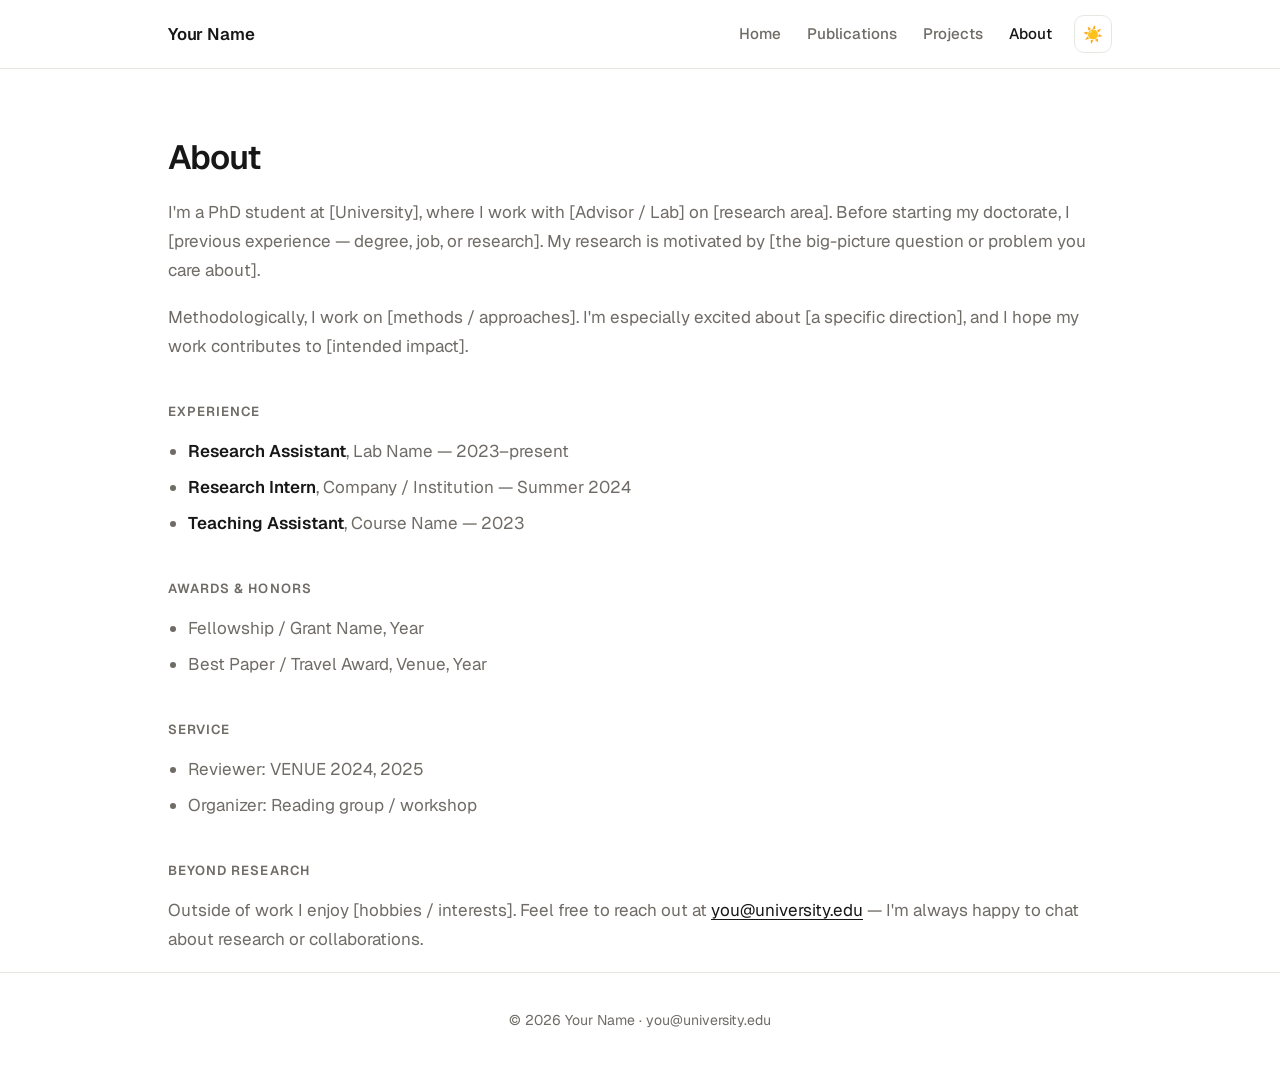
==== about.html @ c01ee90d "Raise content max-width to 1000px" ====
<!DOCTYPE html>
<html lang="en">
<head>
  <meta charset="UTF-8" />
  <meta name="viewport" content="width=device-width, initial-scale=1.0" />
  <title>About — Your Name</title>
  <meta name="description" content="About Your Name." />
  <link rel="preconnect" href="https://fonts.googleapis.com" />
  <link rel="preconnect" href="https://fonts.gstatic.com" crossorigin />
  <link href="https://fonts.googleapis.com/css2?family=Geist:wght@400;500;600;700&display=swap" rel="stylesheet" />
  <link rel="stylesheet" href="css/style.css?v=5" />
  <script src="js/main.js"></script>
</head>
<body data-page="about">
  <header class="site-header">
    <nav class="nav container">
      <a class="nav-brand" href="index.html">Your Name</a>
      <ul class="nav-links">
        <li><a href="index.html" data-nav="home">Home</a></li>
        <li><a href="publications.html" data-nav="publications">Publications</a></li>
        <li><a href="projects.html" data-nav="projects">Projects</a></li>
        <li><a href="about.html" data-nav="about">About</a></li>
        <li>
          <button class="theme-toggle" aria-label="Toggle dark mode" title="Toggle theme">
            <span class="icon-sun">☀️</span><span class="icon-moon">🌙</span>
          </button>
        </li>
      </ul>
    </nav>
  </header>

  <main class="container">
    <h1 class="page-title">About</h1>
    <div class="prose">
      <p>
        I'm a PhD student at [University], where I work with [Advisor / Lab] on
        [research area]. Before starting my doctorate, I [previous experience —
        degree, job, or research]. My research is motivated by [the big-picture
        question or problem you care about].
      </p>
      <p>
        Methodologically, I work on [methods / approaches]. I'm especially
        excited about [a specific direction], and I hope my work contributes to
        [intended impact].
      </p>

      <h2>Experience</h2>
      <ul>
        <li><strong>Research Assistant</strong>, Lab Name — 2023–present</li>
        <li><strong>Research Intern</strong>, Company / Institution — Summer 2024</li>
        <li><strong>Teaching Assistant</strong>, Course Name — 2023</li>
      </ul>

      <h2>Awards &amp; Honors</h2>
      <ul>
        <li>Fellowship / Grant Name, Year</li>
        <li>Best Paper / Travel Award, Venue, Year</li>
      </ul>

      <h2>Service</h2>
      <ul>
        <li>Reviewer: VENUE 2024, 2025</li>
        <li>Organizer: Reading group / workshop</li>
      </ul>

      <h2>Beyond research</h2>
      <p>
        Outside of work I enjoy [hobbies / interests]. Feel free to reach out at
        <a href="mailto:you@university.edu">you@university.edu</a> — I'm always
        happy to chat about research or collaborations.
      </p>
    </div>
  </main>

  <footer class="site-footer">
    <div class="container">
      © <span id="year">2026</span> Your Name ·
      <a href="mailto:you@university.edu">you@university.edu</a>
    </div>
  </footer>
  <script>document.getElementById("year").textContent = new Date().getFullYear();</script>
</body>
</html>
---- css/style.css ----
/* ===== Theme tokens (warm monochrome — no blue) ===== */
:root {
  --bg: #ffffff;
  --bg-soft: #f6f5f3;
  --surface: #ffffff;
  --border: #e8e6e1;
  --text: #171717;
  --text-soft: #6f6b66;
  --accent: #171717;
  --accent-soft: #f0eeea;
  --shadow: 0 1px 2px rgba(0, 0, 0, 0.04);
}

[data-theme="dark"] {
  --bg: #0f0f0f;
  --bg-soft: #1a1a18;
  --surface: #161614;
  --border: #2a2826;
  --text: #ededed;
  --text-soft: #9b968f;
  --accent: #ededed;
  --accent-soft: #242220;
  --shadow: 0 1px 2px rgba(0, 0, 0, 0.4);
}

/* ===== Base ===== */
* { box-sizing: border-box; margin: 0; padding: 0; }

html { scroll-behavior: smooth; }

body {
  font-family: "Geist", -apple-system, BlinkMacSystemFont, "Segoe UI", Roboto, Helvetica, Arial, sans-serif;
  background: var(--bg);
  color: var(--text);
  line-height: 1.7;
  font-size: 1.0625rem;
  -webkit-font-smoothing: antialiased;
  transition: background 0.25s ease, color 0.25s ease;
}

a {
  color: var(--text);
  text-decoration: none;
  text-underline-offset: 3px;
  transition: opacity 0.15s ease, color 0.15s ease;
}
a:hover { text-decoration: underline; opacity: 0.7; }

.container { max-width: 1000px; margin: 0 auto; padding: 0 28px; }

/* ===== Header / nav ===== */
.site-header {
  position: sticky;
  top: 0;
  z-index: 10;
  background: color-mix(in srgb, var(--bg) 86%, transparent);
  backdrop-filter: saturate(180%) blur(10px);
  border-bottom: 1px solid var(--border);
}

.nav {
  display: flex;
  align-items: center;
  justify-content: space-between;
  height: 68px;
}

.nav-brand {
  font-weight: 600;
  font-size: 1.05rem;
  letter-spacing: -0.01em;
  color: var(--text);
}
.nav-brand:hover { text-decoration: none; opacity: 0.7; }

.nav-links {
  display: flex;
  align-items: center;
  gap: 2px;
  list-style: none;
}

.nav-links a {
  display: inline-block;
  padding: 8px 12px;
  border-radius: 8px;
  color: var(--text-soft);
  font-size: 0.95rem;
  font-weight: 500;
}
.nav-links a:hover { background: var(--bg-soft); text-decoration: none; opacity: 1; color: var(--text); }
.nav-links a.active { color: var(--text); }

/* ===== Theme toggle ===== */
.theme-toggle {
  display: inline-flex;
  align-items: center;
  justify-content: center;
  width: 38px;
  height: 38px;
  margin-left: 8px;
  border: 1px solid var(--border);
  border-radius: 10px;
  background: var(--surface);
  color: var(--text);
  cursor: pointer;
  font-size: 1rem;
  transition: background 0.2s ease, border-color 0.2s ease;
}
.theme-toggle:hover { background: var(--bg-soft); }
.theme-toggle .icon-moon { display: none; }
[data-theme="dark"] .theme-toggle .icon-sun { display: none; }
[data-theme="dark"] .theme-toggle .icon-moon { display: inline; }

/* ===== Sections ===== */
main { padding: 500px 0 160px; }
/* Home keeps the 500px above; inner pages use 60px */
body:not([data-page="home"]) main { padding-top: 60px; }

.page-title {
  font-size: 2.1rem;
  font-weight: 600;
  margin-bottom: 12px;
  letter-spacing: -0.03em;
}
.page-intro { color: var(--text-soft); margin-bottom: 56px; max-width: 600px; }

.section { margin-bottom: 64px; }
.section-title {
  font-size: 0.82rem;
  font-weight: 600;
  text-transform: uppercase;
  letter-spacing: 0.08em;
  color: var(--text-soft);
  margin-bottom: 24px;
}

/* ===== Hero / home ===== */
.hero {
  display: flex;
  gap: 40px;
  align-items: center;
  padding-top: 120px;
  margin-bottom: 80px;
}
.hero-photo {
  flex: 0 0 auto;
  width: 156px;
  height: 156px;
  border-radius: 50%;
  object-fit: cover;
  background: var(--bg-soft);
}
.hero-body h1 {
  font-size: 2.4rem;
  font-weight: 600;
  letter-spacing: -0.035em;
  margin-bottom: 6px;
}
.hero-role { color: var(--text-soft); font-weight: 500; margin-bottom: 18px; }
.hero-bio { color: var(--text-soft); }
.hero-links { margin-top: 22px; display: flex; flex-wrap: wrap; gap: 10px; }
.hero-links a {
  font-size: 0.9rem;
  padding: 7px 15px;
  border: 1px solid var(--border);
  border-radius: 999px;
  color: var(--text-soft);
}
.hero-links a:hover { color: var(--text); border-color: var(--text-soft); text-decoration: none; opacity: 1; }

/* ===== Education ===== */
.timeline { display: flex; flex-direction: column; gap: 26px; }
.timeline-item {
  display: grid;
  grid-template-columns: 130px 1fr;
  gap: 20px;
}
.timeline-date { color: var(--text-soft); font-size: 0.9rem; padding-top: 3px; }
.timeline-content h3 { font-size: 1.05rem; font-weight: 600; }
.timeline-content .place { color: var(--text-soft); font-size: 0.95rem; }
.timeline-content p { color: var(--text-soft); font-size: 0.95rem; margin-top: 4px; }

/* ===== Interests ===== */
.tags { display: flex; flex-wrap: wrap; gap: 10px; }
.tag {
  padding: 7px 15px;
  background: var(--bg-soft);
  border: 1px solid var(--border);
  border-radius: 999px;
  font-size: 0.9rem;
  color: var(--text-soft);
}

/* ===== Cards (projects) ===== */
.cards { display: grid; grid-template-columns: repeat(auto-fill, minmax(240px, 1fr)); gap: 18px; }
.card {
  background: var(--surface);
  border: 1px solid var(--border);
  border-radius: 16px;
  padding: 24px;
  transition: border-color 0.2s ease, background 0.2s ease;
}
.card:hover { border-color: var(--text-soft); background: var(--bg-soft); }
.card h3 { font-size: 1.1rem; font-weight: 600; margin-bottom: 8px; }
.card p { color: var(--text-soft); font-size: 0.95rem; margin-bottom: 16px; }
.card-tags { display: flex; flex-wrap: wrap; gap: 6px; margin-bottom: 16px; }
.card-tags span {
  font-size: 0.78rem;
  padding: 3px 10px;
  background: var(--accent-soft);
  color: var(--text-soft);
  border-radius: 6px;
}
.card-links { display: flex; gap: 16px; font-size: 0.9rem; }
.card-links a { color: var(--text-soft); }
.card-links a:hover { color: var(--text); }

/* ===== Publications ===== */
.pub-list { display: flex; flex-direction: column; gap: 28px; }
.pub {
  padding-left: 18px;
  border-left: 2px solid var(--border);
}
.pub-year-group { margin-bottom: 48px; }
.pub-year-group > h2 {
  font-size: 0.82rem;
  font-weight: 600;
  text-transform: uppercase;
  letter-spacing: 0.08em;
  color: var(--text-soft);
  margin-bottom: 22px;
}
.pub-title { font-weight: 600; font-size: 1.02rem; }
.pub-authors { color: var(--text-soft); font-size: 0.93rem; margin: 4px 0; }
.pub-authors .me { color: var(--text); font-weight: 600; }
.pub-venue { font-style: italic; color: var(--text-soft); font-size: 0.93rem; }
.pub-links { margin-top: 8px; display: flex; gap: 10px; font-size: 0.88rem; }
.pub-links a {
  padding: 2px 11px;
  border: 1px solid var(--border);
  border-radius: 6px;
  color: var(--text-soft);
}
.pub-links a:hover { border-color: var(--text-soft); color: var(--text); text-decoration: none; opacity: 1; }

/* ===== Prose (about) ===== */
.prose p { margin-bottom: 18px; color: var(--text-soft); }
.prose a { text-decoration: underline; }
.prose h2 {
  font-size: 0.82rem;
  font-weight: 600;
  text-transform: uppercase;
  letter-spacing: 0.08em;
  margin: 40px 0 14px;
  color: var(--text-soft);
}
.prose ul { margin: 0 0 18px 20px; color: var(--text-soft); }
.prose li { margin-bottom: 7px; }
.prose strong { color: var(--text); font-weight: 600; }

/* ===== Footer ===== */
.site-footer {
  border-top: 1px solid var(--border);
  padding: 36px 0;
  color: var(--text-soft);
  font-size: 0.88rem;
  text-align: center;
}
.site-footer a { color: var(--text-soft); }
.site-footer a:hover { color: var(--text); }

/* ===== Responsive ===== */
@media (max-width: 600px) {
  main { padding: 300px 0 100px; }
  .hero { flex-direction: column; text-align: center; gap: 24px; }
  .hero-links { justify-content: center; }
  .timeline-item { grid-template-columns: 1fr; gap: 4px; }
  .nav-brand { font-size: 0.98rem; }
  .nav-links a { padding: 8px 9px; font-size: 0.9rem; }
}
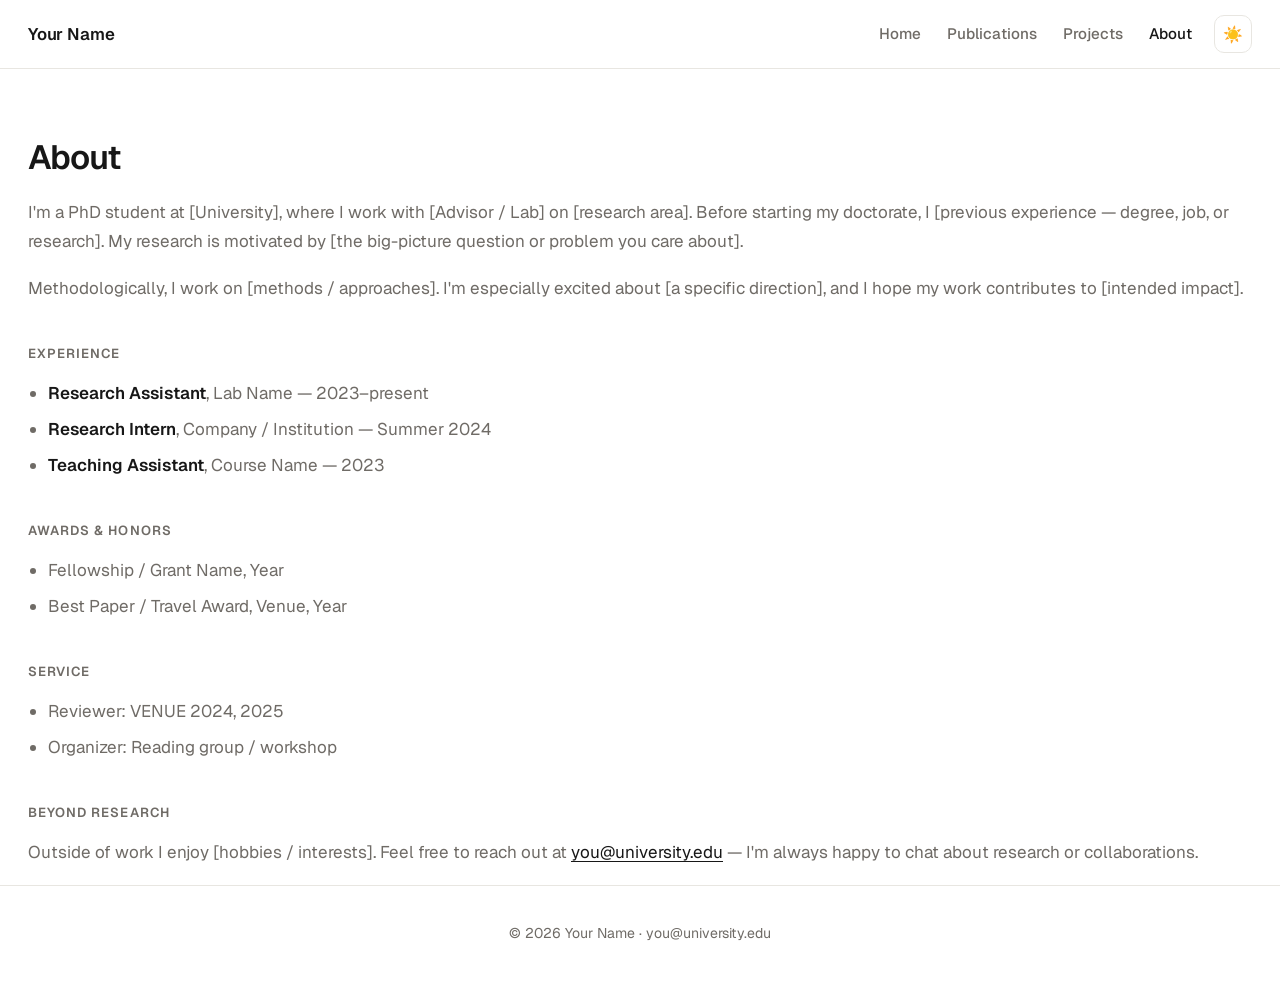
==== commit dadcb661: "Raise content max-width to 1400px" ====
--- a/about.html
+++ b/about.html
@@ -8,7 +8,7 @@
   <link rel="preconnect" href="https://fonts.googleapis.com" />
   <link rel="preconnect" href="https://fonts.gstatic.com" crossorigin />
   <link href="https://fonts.googleapis.com/css2?family=Geist:wght@400;500;600;700&display=swap" rel="stylesheet" />
-  <link rel="stylesheet" href="css/style.css?v=5" />
+  <link rel="stylesheet" href="css/style.css?v=6" />
   <script src="js/main.js"></script>
 </head>
 <body data-page="about">
--- a/css/style.css
+++ b/css/style.css
@@ -46,7 +46,7 @@
 }
 a:hover { text-decoration: underline; opacity: 0.7; }
 
-.container { max-width: 1000px; margin: 0 auto; padding: 0 28px; }
+.container { max-width: 1400px; margin: 0 auto; padding: 0 28px; }
 
 /* ===== Header / nav ===== */
 .site-header {
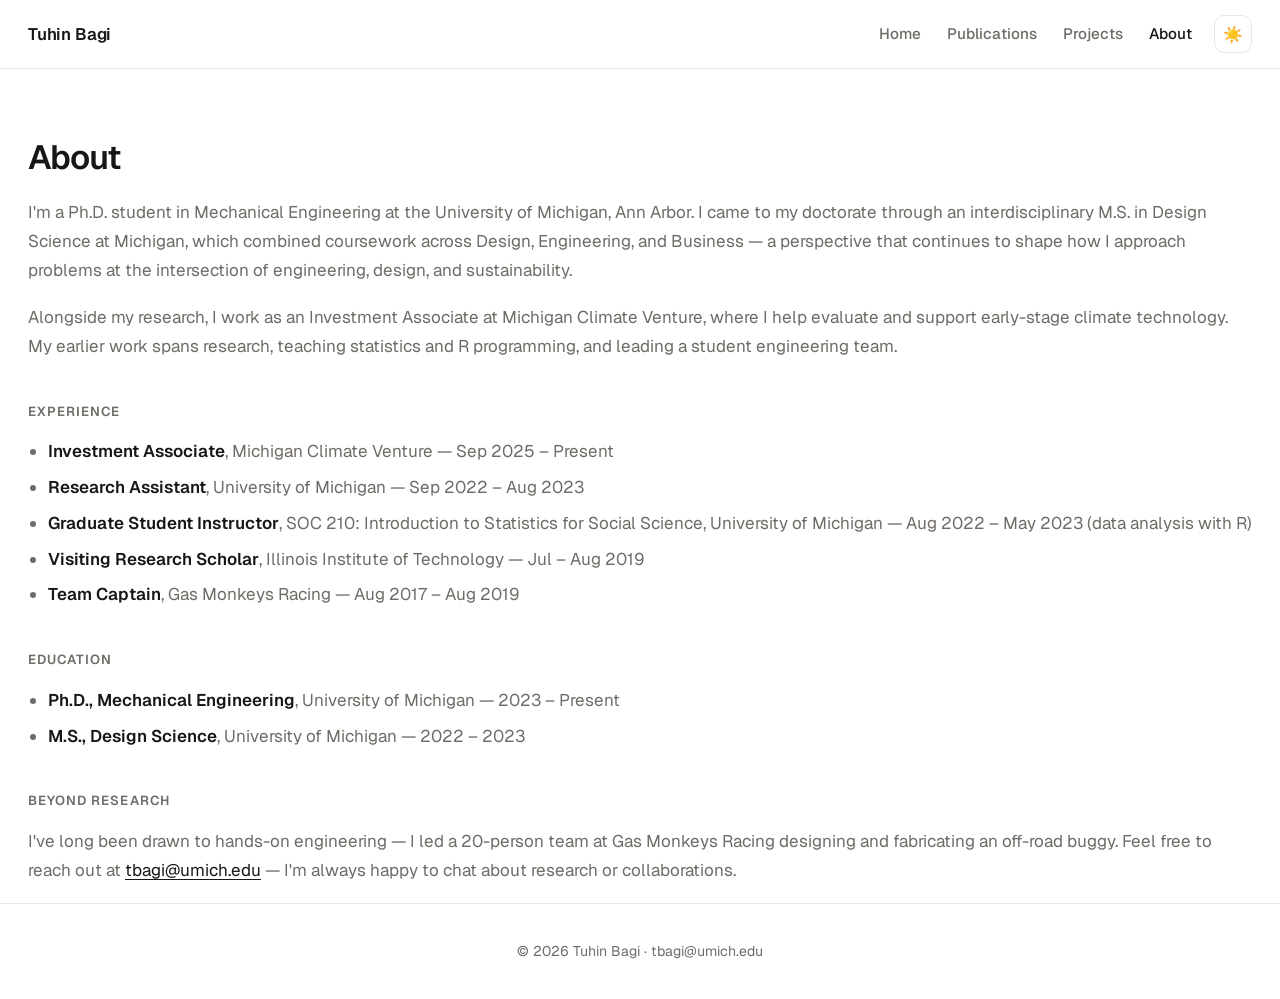
==== commit 88720b16: "Populate site with real content (Tuhin Bagi)" ====
--- a/about.html
+++ b/about.html
@@ -3,18 +3,18 @@
 <head>
   <meta charset="UTF-8" />
   <meta name="viewport" content="width=device-width, initial-scale=1.0" />
-  <title>About — Your Name</title>
-  <meta name="description" content="About Your Name." />
+  <title>About — Tuhin Bagi</title>
+  <meta name="description" content="About Tuhin Bagi." />
   <link rel="preconnect" href="https://fonts.googleapis.com" />
   <link rel="preconnect" href="https://fonts.gstatic.com" crossorigin />
   <link href="https://fonts.googleapis.com/css2?family=Geist:wght@400;500;600;700&display=swap" rel="stylesheet" />
-  <link rel="stylesheet" href="css/style.css?v=6" />
+  <link rel="stylesheet" href="css/style.css?v=11" />
   <script src="js/main.js"></script>
 </head>
 <body data-page="about">
   <header class="site-header">
     <nav class="nav container">
-      <a class="nav-brand" href="index.html">Your Name</a>
+      <a class="nav-brand" href="index.html">Tuhin Bagi</a>
       <ul class="nav-links">
         <li><a href="index.html" data-nav="home">Home</a></li>
         <li><a href="publications.html" data-nav="publications">Publications</a></li>
@@ -33,49 +33,50 @@
     <h1 class="page-title">About</h1>
     <div class="prose">
       <p>
-        I'm a PhD student at [University], where I work with [Advisor / Lab] on
-        [research area]. Before starting my doctorate, I [previous experience —
-        degree, job, or research]. My research is motivated by [the big-picture
-        question or problem you care about].
+        I'm a Ph.D. student in Mechanical Engineering at the University of
+        Michigan, Ann Arbor. I came to my doctorate through an interdisciplinary
+        M.S. in Design Science at Michigan, which combined coursework across
+        Design, Engineering, and Business — a perspective that continues to
+        shape how I approach problems at the intersection of engineering, design,
+        and sustainability.
       </p>
       <p>
-        Methodologically, I work on [methods / approaches]. I'm especially
-        excited about [a specific direction], and I hope my work contributes to
-        [intended impact].
+        Alongside my research, I work as an Investment Associate at Michigan
+        Climate Venture, where I help evaluate and support early-stage climate
+        technology. My earlier work spans research, teaching statistics and
+        R programming, and leading a student engineering team.
       </p>
 
       <h2>Experience</h2>
       <ul>
-        <li><strong>Research Assistant</strong>, Lab Name — 2023–present</li>
-        <li><strong>Research Intern</strong>, Company / Institution — Summer 2024</li>
-        <li><strong>Teaching Assistant</strong>, Course Name — 2023</li>
+        <li><strong>Investment Associate</strong>, Michigan Climate Venture — Sep 2025 – Present</li>
+        <li><strong>Research Assistant</strong>, University of Michigan — Sep 2022 – Aug 2023</li>
+        <li><strong>Graduate Student Instructor</strong>, SOC 210: Introduction to Statistics for Social Science, University of Michigan — Aug 2022 – May 2023 (data analysis with R)</li>
+        <li><strong>Visiting Research Scholar</strong>, Illinois Institute of Technology — Jul – Aug 2019</li>
+        <li><strong>Team Captain</strong>, Gas Monkeys Racing — Aug 2017 – Aug 2019</li>
       </ul>
 
-      <h2>Awards &amp; Honors</h2>
+      <h2>Education</h2>
       <ul>
-        <li>Fellowship / Grant Name, Year</li>
-        <li>Best Paper / Travel Award, Venue, Year</li>
-      </ul>
-
-      <h2>Service</h2>
-      <ul>
-        <li>Reviewer: VENUE 2024, 2025</li>
-        <li>Organizer: Reading group / workshop</li>
+        <li><strong>Ph.D., Mechanical Engineering</strong>, University of Michigan — 2023 – Present</li>
+        <li><strong>M.S., Design Science</strong>, University of Michigan — 2022 – 2023</li>
       </ul>
 
       <h2>Beyond research</h2>
       <p>
-        Outside of work I enjoy [hobbies / interests]. Feel free to reach out at
-        <a href="mailto:you@university.edu">you@university.edu</a> — I'm always
-        happy to chat about research or collaborations.
+        I've long been drawn to hands-on engineering — I led a 20-person team at
+        Gas Monkeys Racing designing and fabricating an off-road buggy. Feel free
+        to reach out at
+        <a href="mailto:tbagi@umich.edu">tbagi@umich.edu</a> — I'm always happy
+        to chat about research or collaborations.
       </p>
     </div>
   </main>
 
   <footer class="site-footer">
     <div class="container">
-      © <span id="year">2026</span> Your Name ·
-      <a href="mailto:you@university.edu">you@university.edu</a>
+      © <span id="year">2026</span> Tuhin Bagi ·
+      <a href="mailto:tbagi@umich.edu">tbagi@umich.edu</a>
     </div>
   </footer>
   <script>document.getElementById("year").textContent = new Date().getFullYear();</script>
--- a/css/style.css
+++ b/css/style.css
@@ -139,15 +139,16 @@
 .hero {
   display: flex;
   gap: 40px;
-  align-items: center;
+  align-items: stretch;
   padding-top: 120px;
   margin-bottom: 80px;
 }
 .hero-photo {
   flex: 0 0 auto;
-  width: 156px;
-  height: 156px;
-  border-radius: 50%;
+  width: 280px;
+  align-self: stretch;
+  height: auto;
+  border-radius: 16px;
   object-fit: cover;
   background: var(--bg-soft);
 }
@@ -193,7 +194,7 @@
 }
 
 /* ===== Cards (projects) ===== */
-.cards { display: grid; grid-template-columns: repeat(auto-fill, minmax(240px, 1fr)); gap: 18px; }
+.cards { display: grid; grid-template-columns: repeat(auto-fill, minmax(240px, 1fr)); gap: 18px; margin-bottom: 48px; }
 .card {
   background: var(--surface);
   border: 1px solid var(--border);
@@ -274,6 +275,7 @@
 @media (max-width: 600px) {
   main { padding: 300px 0 100px; }
   .hero { flex-direction: column; text-align: center; gap: 24px; }
+  .hero-photo { width: 100%; height: 280px; align-self: auto; }
   .hero-links { justify-content: center; }
   .timeline-item { grid-template-columns: 1fr; gap: 4px; }
   .nav-brand { font-size: 0.98rem; }
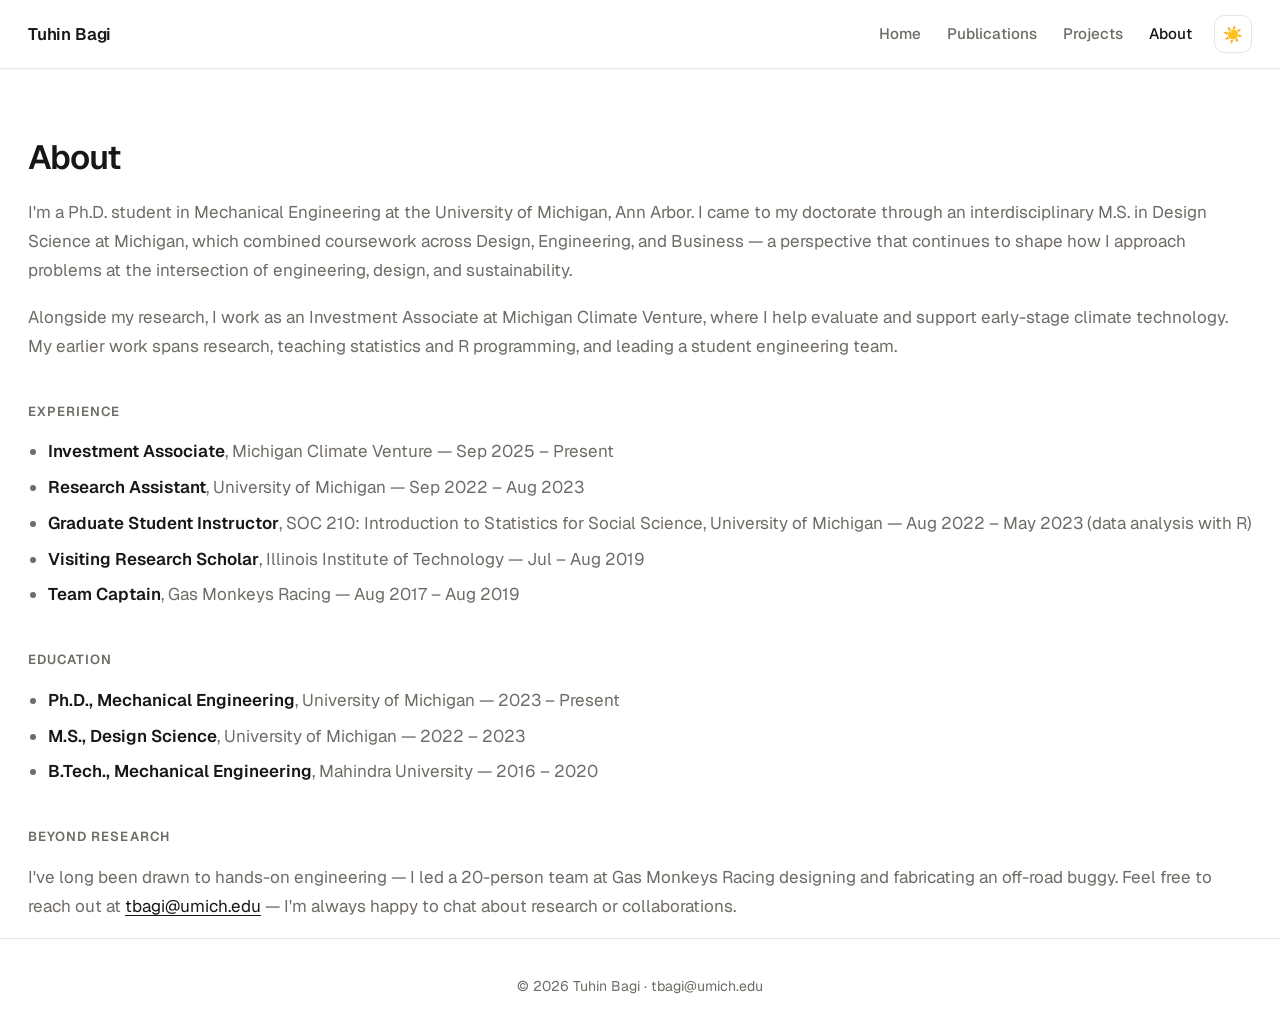
==== commit 99468241: "Add B.Tech (Mahindra University) to education" ====
--- a/about.html
+++ b/about.html
@@ -8,7 +8,7 @@
   <link rel="preconnect" href="https://fonts.googleapis.com" />
   <link rel="preconnect" href="https://fonts.gstatic.com" crossorigin />
   <link href="https://fonts.googleapis.com/css2?family=Geist:wght@400;500;600;700&display=swap" rel="stylesheet" />
-  <link rel="stylesheet" href="css/style.css?v=11" />
+  <link rel="stylesheet" href="css/style.css?v=12" />
   <script src="js/main.js"></script>
 </head>
 <body data-page="about">
@@ -60,6 +60,7 @@
       <ul>
         <li><strong>Ph.D., Mechanical Engineering</strong>, University of Michigan — 2023 – Present</li>
         <li><strong>M.S., Design Science</strong>, University of Michigan — 2022 – 2023</li>
+        <li><strong>B.Tech., Mechanical Engineering</strong>, Mahindra University — 2016 – 2020</li>
       </ul>
 
       <h2>Beyond research</h2>
